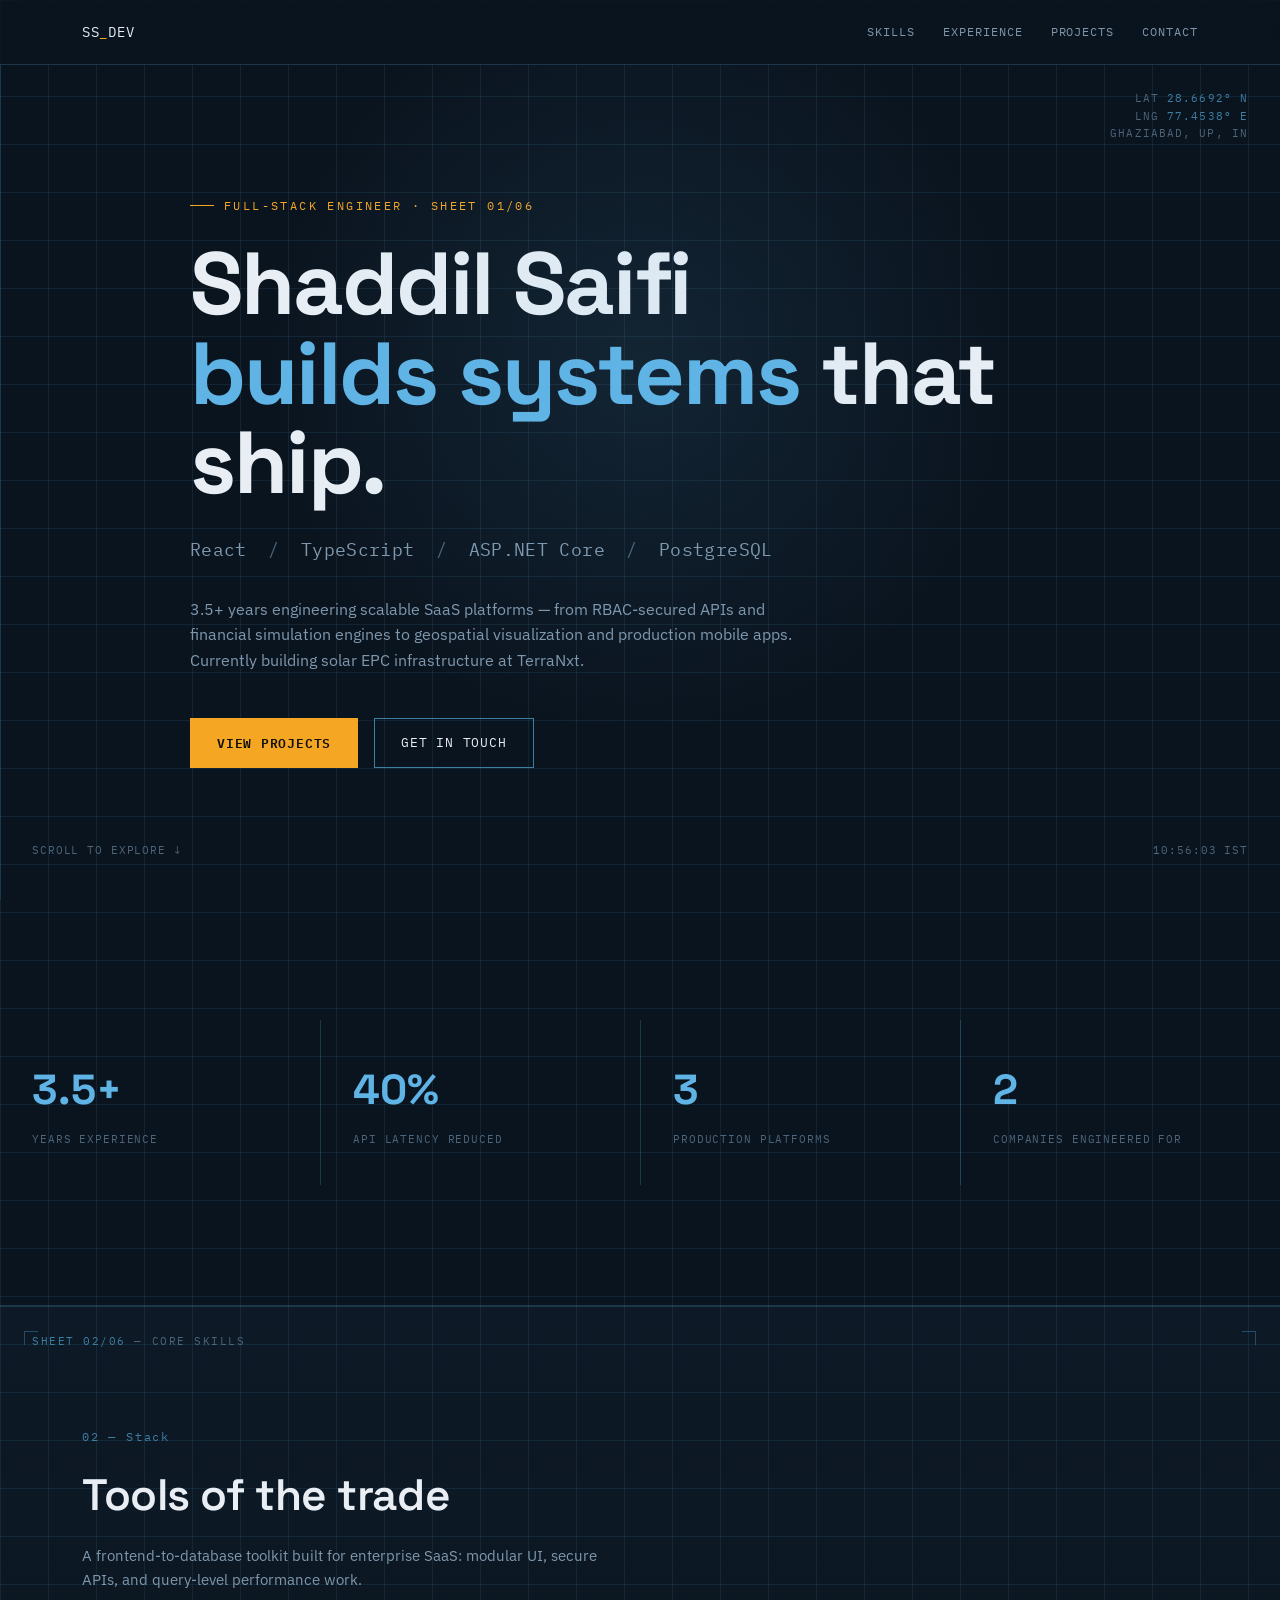
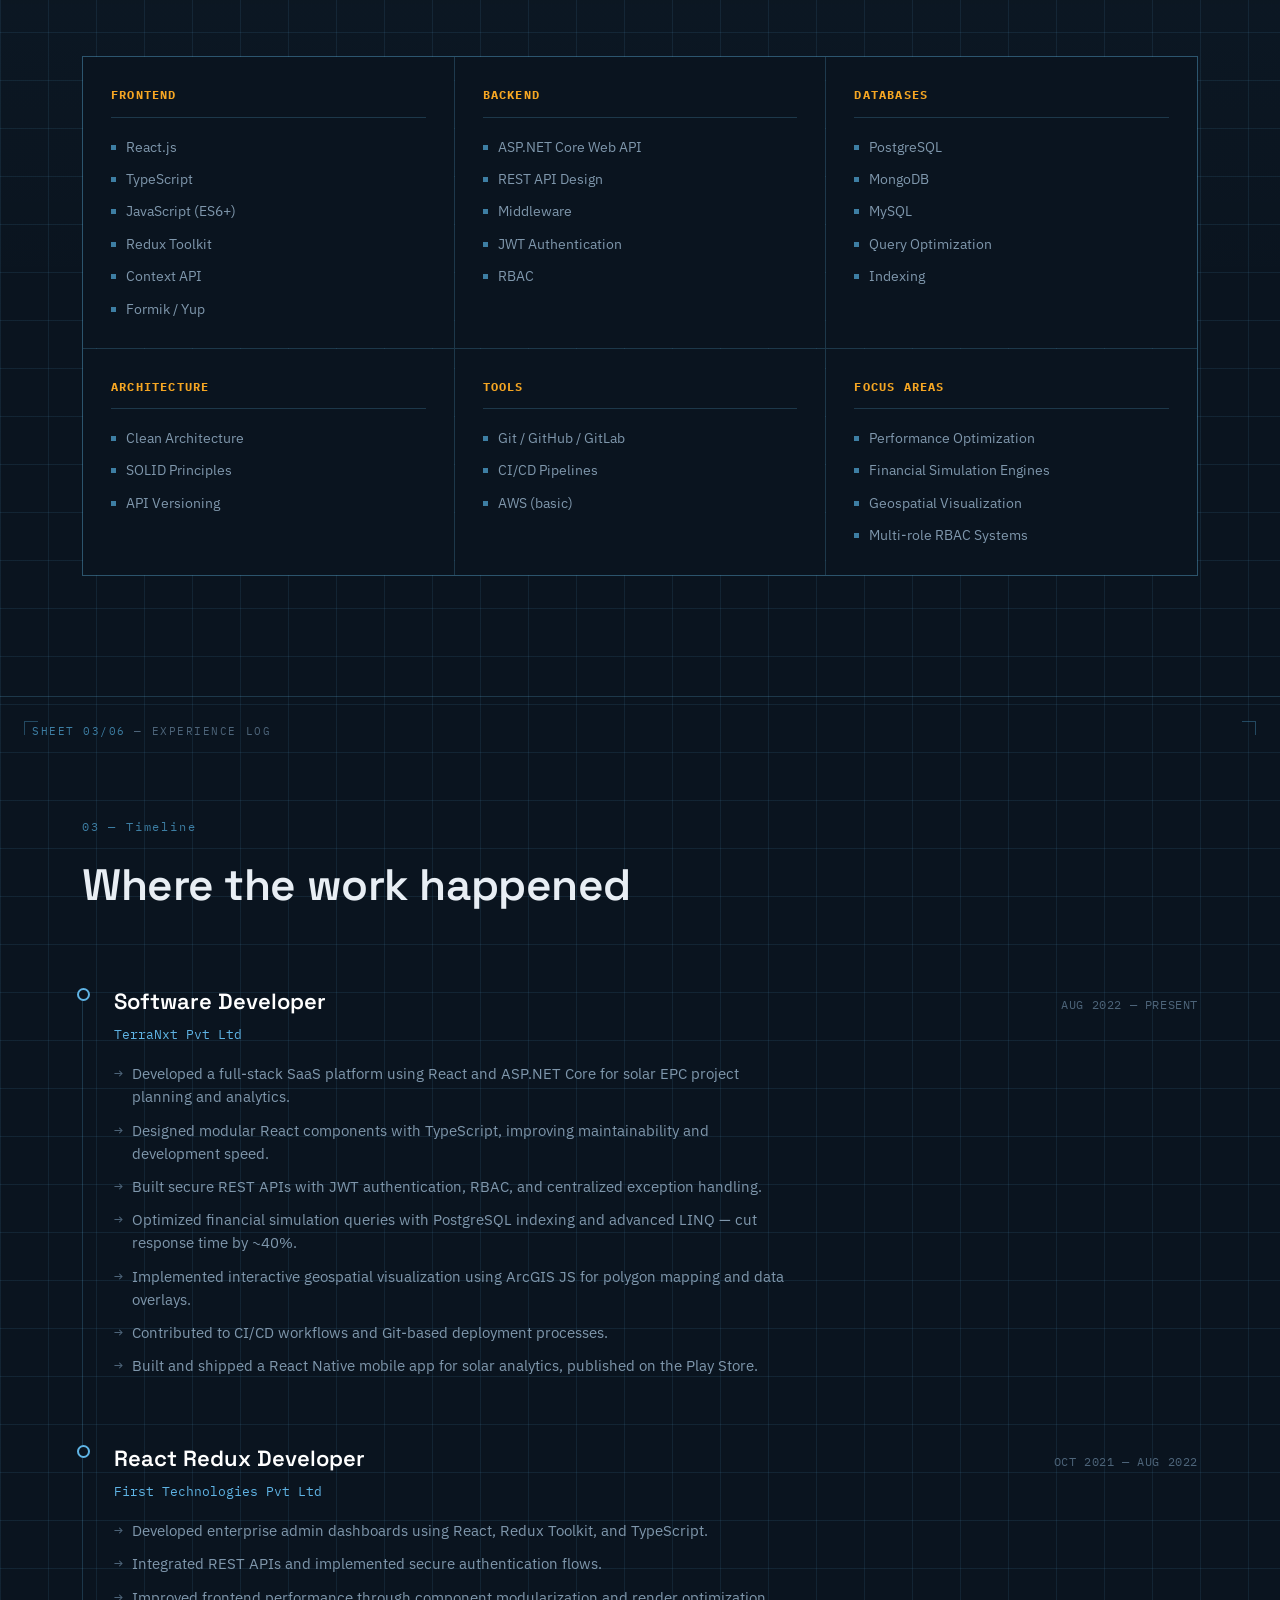
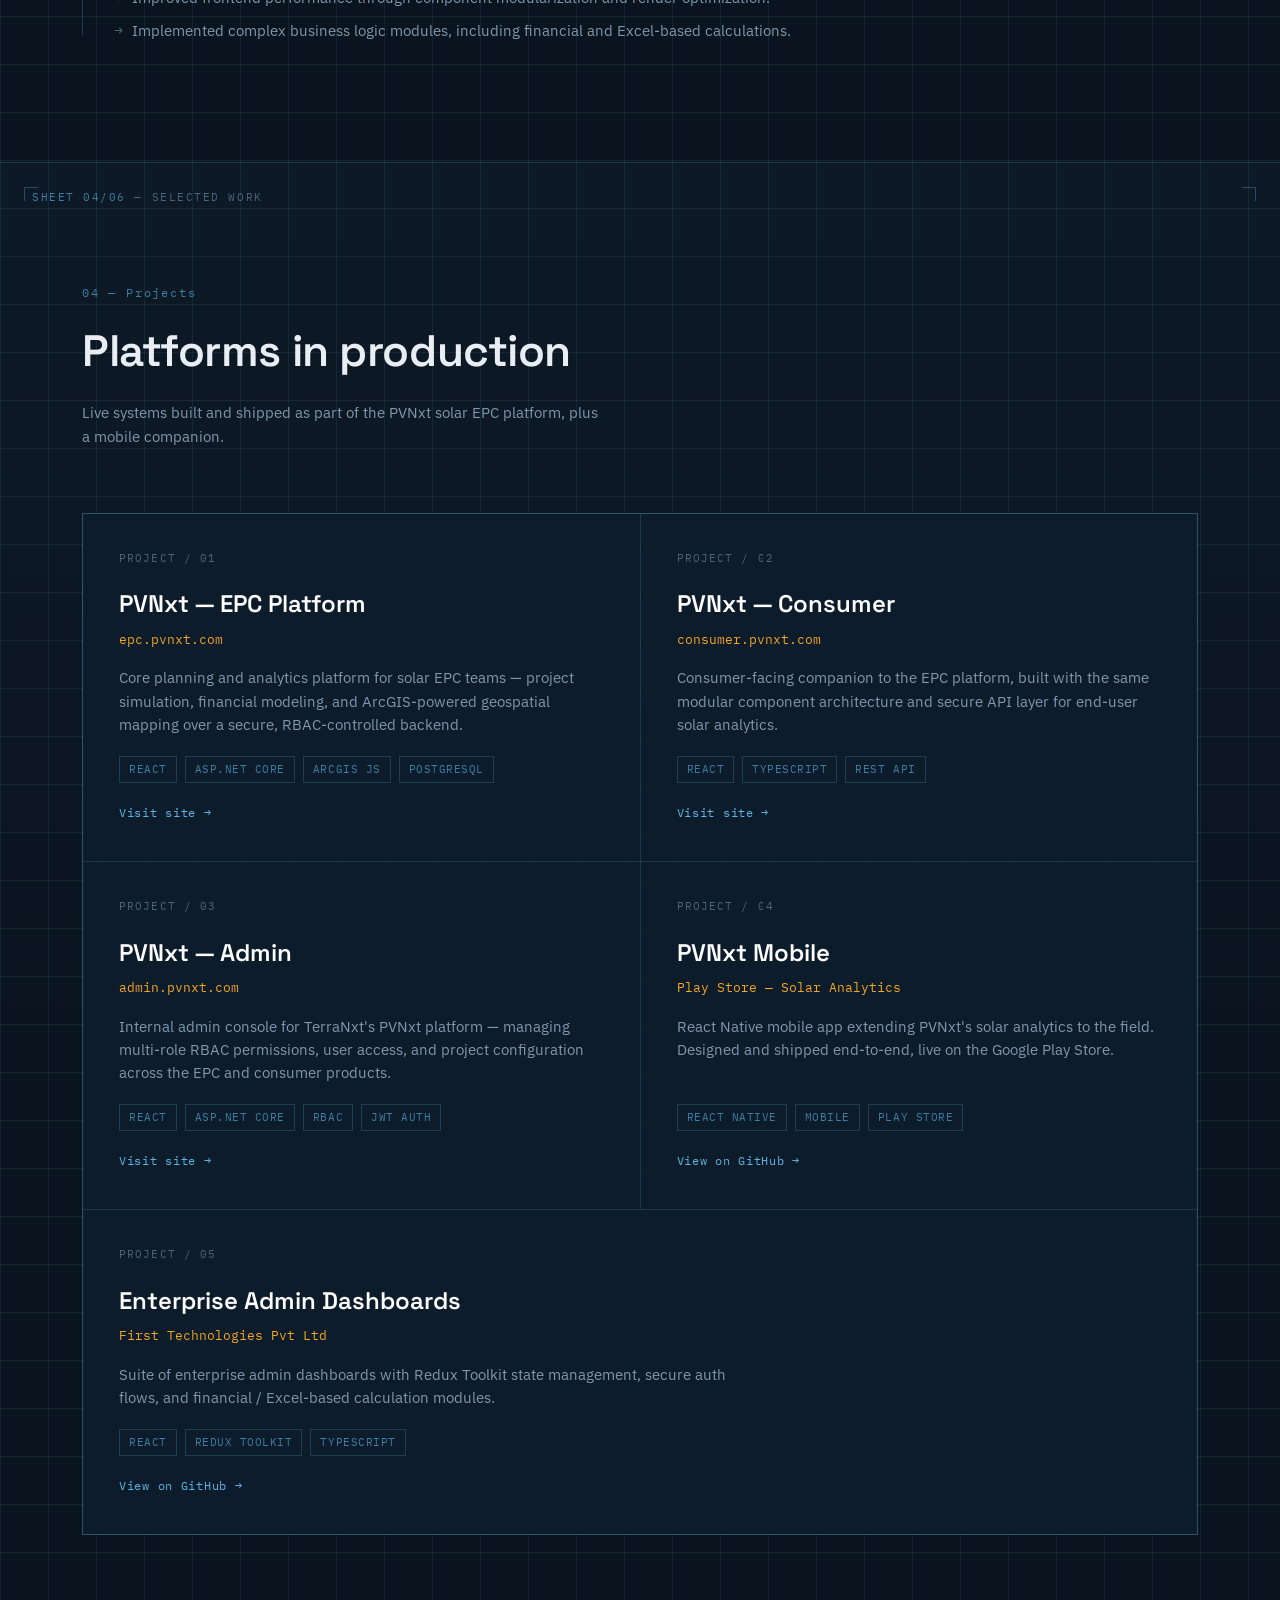
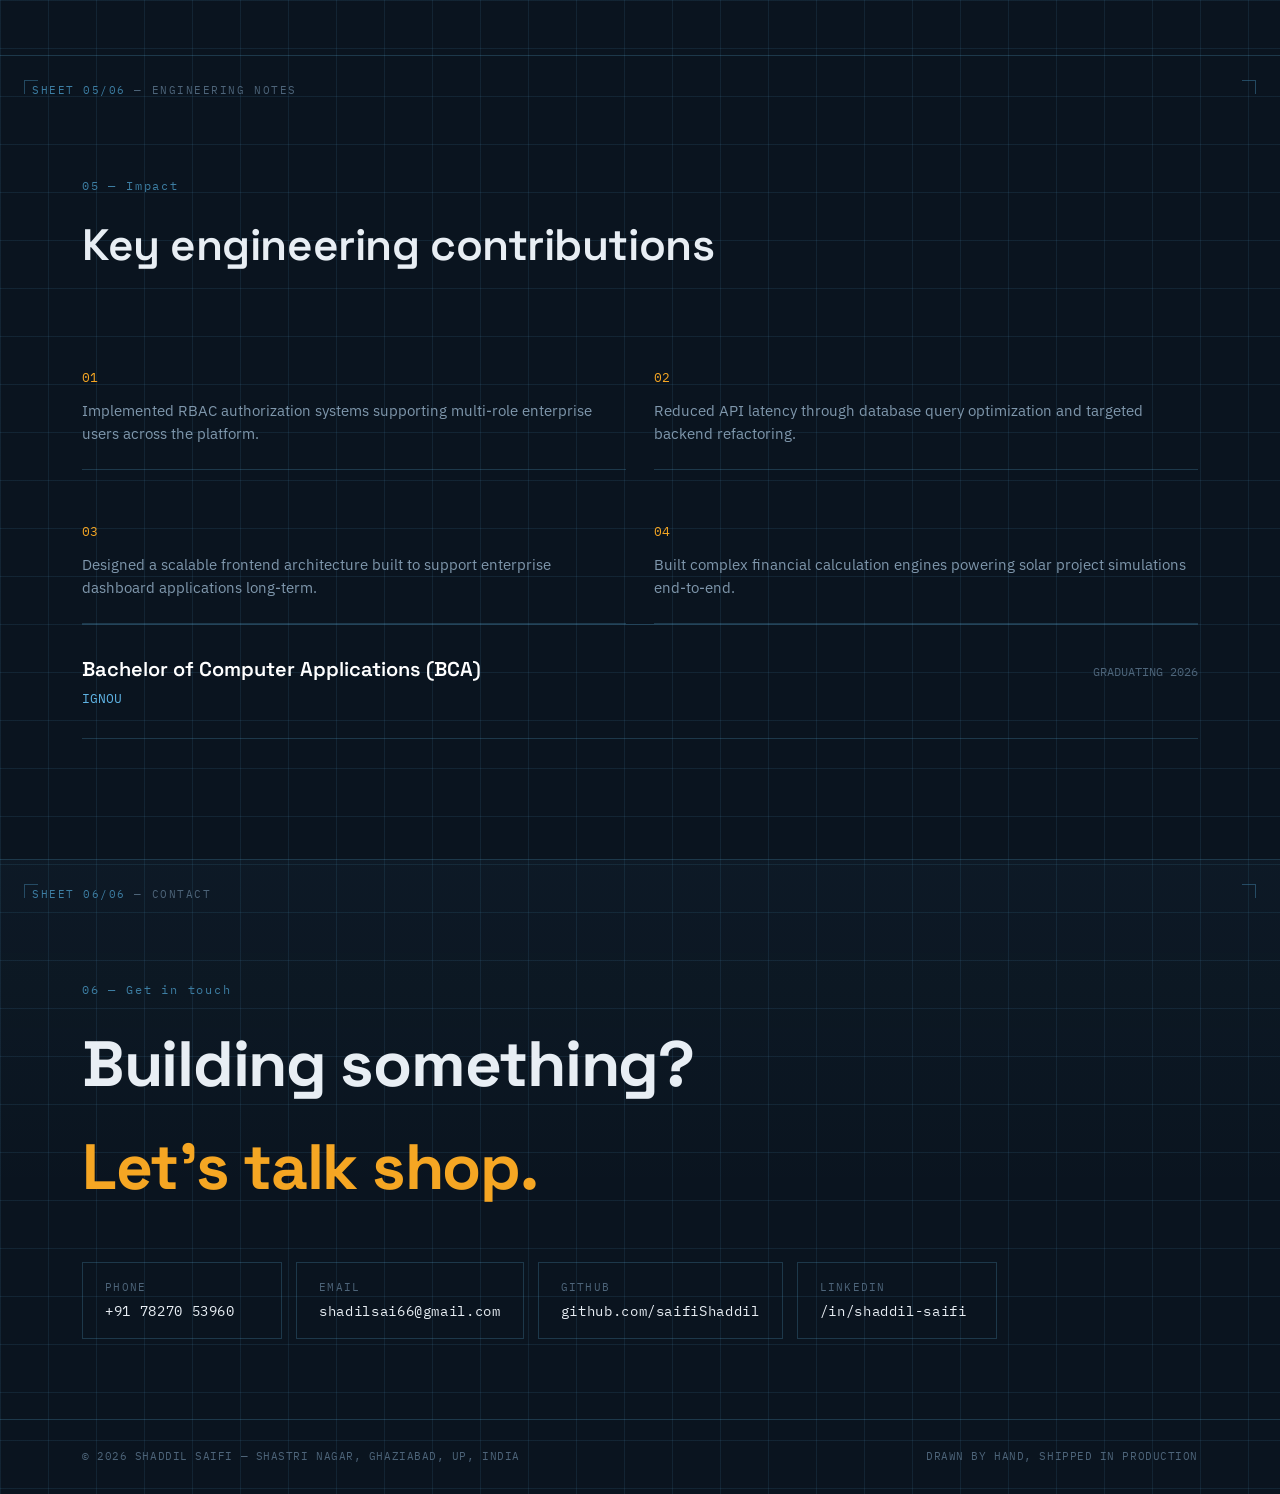
==== portfolio/index.html @ 52e38f38 "portfolio" ====
<!DOCTYPE html>
<html lang="en">
<head>
<meta charset="UTF-8">
<meta name="viewport" content="width=device-width, initial-scale=1.0">
<title>Shaddil Saifi — Full-Stack Developer</title>
<link rel="preconnect" href="https://fonts.googleapis.com">
<link rel="preconnect" href="https://fonts.gstatic.com" crossorigin>
<link href="https://fonts.googleapis.com/css2?family=Space+Grotesk:wght@400;500;600;700&family=IBM+Plex+Sans:wght@400;500;600&family=IBM+Plex+Mono:wght@400;500;600&display=swap" rel="stylesheet">
<style>
  :root{
    --bg:#0a141f;
    --bg-panel:#0d1c2b;
    --bg-panel-raised:#102336;
    --grid-line:rgba(95,180,229,0.10);
    --grid-line-strong:rgba(95,180,229,0.22);
    --cyan:#5fb4e5;
    --cyan-dim:#3d7ea3;
    --amber:#f5a623;
    --text:#e8eef4;
    --text-dim:#7f97ac;
    --text-faint:#4d6479;
    --white:#ffffff;
    --radius:2px;
    --display:'Space Grotesk',sans-serif;
    --body:'IBM Plex Sans',sans-serif;
    --mono:'IBM Plex Mono',monospace;
  }
  *{margin:0;padding:0;box-sizing:border-box;}
  html{scroll-behavior:smooth;}
  body{
    background:var(--bg);
    color:var(--text);
    font-family:var(--body);
    line-height:1.6;
    overflow-x:hidden;
    background-image:
      linear-gradient(var(--grid-line) 1px, transparent 1px),
      linear-gradient(90deg, var(--grid-line) 1px, transparent 1px);
    background-size:48px 48px;
  }
  a{color:inherit;text-decoration:none;}
  ::selection{background:var(--amber);color:var(--bg);}

  a:focus-visible, button:focus-visible{
    outline:2px solid var(--amber);
    outline-offset:3px;
  }

  .wrap{max-width:1180px;margin:0 auto;padding:0 32px;}

  /* corner registration marks */
  .sheet{position:relative;padding:120px 0;border-top:1px solid var(--grid-line-strong);}
  .sheet:first-of-type{border-top:none;}
  .corner{position:absolute;width:14px;height:14px;opacity:.5;}
  .corner::before,.corner::after{content:'';position:absolute;background:var(--cyan-dim);}
  .corner.tl{top:24px;left:24px;}
  .corner.tr{top:24px;right:24px;}
  .corner.tl::before,.corner.tr::before{width:14px;height:1px;top:0;left:0;}
  .corner.tl::after,.corner.tr::after{width:1px;height:14px;top:0;left:0;}
  .corner.tr::before{right:0;left:auto;}
  .corner.tr::after{right:0;left:auto;}

  .sheet-label{
    font-family:var(--mono);
    font-size:11px;
    letter-spacing:.14em;
    color:var(--text-faint);
    text-transform:uppercase;
    position:absolute;
    top:26px;
    left:32px;
  }
  .sheet-label span{color:var(--cyan-dim);}

  /* NAV */
  nav{
    position:fixed;top:0;left:0;right:0;z-index:100;
    background:rgba(10,20,31,0.85);
    backdrop-filter:blur(10px);
    border-bottom:1px solid var(--grid-line-strong);
  }
  nav .wrap{display:flex;align-items:center;justify-content:space-between;height:64px;}
  .brand{font-family:var(--mono);font-size:14px;letter-spacing:.05em;color:var(--text);}
  .brand em{color:var(--amber);font-style:normal;}
  .navlinks{display:flex;gap:28px;font-family:var(--mono);font-size:12px;letter-spacing:.08em;text-transform:uppercase;}
  .navlinks a{color:var(--text-dim);transition:color .2s;position:relative;padding:4px 0;}
  .navlinks a:hover{color:var(--cyan);}
  .navlinks a::after{content:'';position:absolute;bottom:0;left:0;width:0;height:1px;background:var(--amber);transition:width .25s;}
  .navlinks a:hover::after{width:100%;}
  @media(max-width:720px){.navlinks{display:none;}}

  /* HERO */
  .hero{min-height:100vh;display:flex;flex-direction:column;justify-content:center;position:relative;padding-top:64px;overflow:hidden;}
  .hero-grid-overlay{
    position:absolute;inset:0;pointer-events:none;
    background:radial-gradient(circle at var(--mx,50%) var(--my,40%), rgba(95,180,229,0.10), transparent 45%);
    transition:background .1s ease-out;
  }
  .readout{
    font-family:var(--mono);font-size:11px;color:var(--text-faint);
    letter-spacing:.1em;position:absolute;top:90px;right:32px;text-align:right;
  }
  .readout span{color:var(--cyan-dim);}
  @media(max-width:720px){.readout{display:none;}}

  .eyebrow{
    font-family:var(--mono);font-size:12px;letter-spacing:.2em;text-transform:uppercase;
    color:var(--amber);margin-bottom:24px;display:flex;align-items:center;gap:10px;
  }
  .eyebrow::before{content:'';width:24px;height:1px;background:var(--amber);}

  h1.title{
    font-family:var(--display);font-weight:700;
    font-size:clamp(40px,7vw,88px);line-height:1.02;letter-spacing:-.02em;
    max-width:900px;
  }
  h1.title .accent{color:var(--cyan);}

  .role-line{
    font-family:var(--mono);font-size:clamp(14px,2vw,18px);color:var(--text-dim);
    margin-top:28px;letter-spacing:.02em;
  }
  .role-line .sep{color:var(--text-faint);margin:0 10px;}

  .hero-summary{max-width:620px;margin-top:32px;color:var(--text-dim);font-size:16px;}

  .hero-actions{display:flex;gap:16px;margin-top:44px;flex-wrap:wrap;}
  .btn{
    font-family:var(--mono);font-size:13px;letter-spacing:.06em;text-transform:uppercase;
    padding:14px 26px;border:1px solid var(--cyan-dim);color:var(--text);
    transition:all .2s;position:relative;
  }
  .btn.primary{background:var(--amber);border-color:var(--amber);color:#12100a;font-weight:600;}
  .btn.primary:hover{background:#ffb84d;border-color:#ffb84d;}
  .btn:not(.primary):hover{border-color:var(--cyan);background:rgba(95,180,229,0.08);}

  .hero-coords{
    position:absolute;bottom:40px;left:0;right:0;
    display:flex;justify-content:space-between;
    font-family:var(--mono);font-size:11px;color:var(--text-faint);letter-spacing:.08em;
    padding:0 32px;
  }
  @media(max-width:720px){.hero-coords{display:none;}}

  /* SECTION HEADERS */
  .sec-head{margin-bottom:64px;}
  .sec-num{font-family:var(--mono);font-size:12px;color:var(--cyan-dim);letter-spacing:.15em;margin-bottom:14px;}
  h2.sec-title{font-family:var(--display);font-weight:600;font-size:clamp(28px,4vw,44px);letter-spacing:-.01em;}
  .sec-sub{color:var(--text-dim);margin-top:14px;max-width:520px;font-size:15px;}

  /* STATS STRIP */
  .stats{display:grid;grid-template-columns:repeat(4,1fr);border-top:1px solid var(--grid-line-strong);border-bottom:1px solid var(--grid-line-strong);}
  .stat{padding:36px 32px;border-left:1px solid var(--grid-line-strong);}
  .stat:first-child{border-left:none;}
  .stat .num{font-family:var(--display);font-size:clamp(28px,4vw,42px);font-weight:700;color:var(--cyan);}
  .stat .lbl{font-family:var(--mono);font-size:11px;color:var(--text-faint);letter-spacing:.08em;text-transform:uppercase;margin-top:8px;}
  @media(max-width:820px){.stats{grid-template-columns:repeat(2,1fr);}.stat:nth-child(3){border-left:none;}}
  @media(max-width:480px){.stats{grid-template-columns:1fr;}.stat{border-left:none !important;border-top:1px solid var(--grid-line-strong);}.stat:first-child{border-top:none;}}

  /* SKILLS */
  .skills-grid{display:grid;grid-template-columns:repeat(3,1fr);gap:1px;background:var(--grid-line-strong);border:1px solid var(--grid-line-strong);}
  @media(max-width:820px){.skills-grid{grid-template-columns:repeat(2,1fr);}}
  @media(max-width:520px){.skills-grid{grid-template-columns:1fr;}}
  .skill-panel{background:var(--bg);padding:28px;}
  .skill-panel h3{
    font-family:var(--mono);font-size:12px;color:var(--amber);letter-spacing:.1em;text-transform:uppercase;
    margin-bottom:18px;padding-bottom:12px;border-bottom:1px solid var(--grid-line-strong);
  }
  .skill-panel ul{list-style:none;display:flex;flex-direction:column;gap:10px;}
  .skill-panel li{font-size:14px;color:var(--text-dim);display:flex;align-items:baseline;gap:10px;}
  .skill-panel li::before{content:'';width:5px;height:5px;background:var(--cyan-dim);flex-shrink:0;transform:translateY(-2px);}

  /* TIMELINE */
  .timeline{position:relative;padding-left:32px;}
  .timeline::before{content:'';position:absolute;left:0;top:6px;bottom:6px;width:1px;background:var(--grid-line-strong);}
  .job{position:relative;padding-bottom:64px;}
  .job:last-child{padding-bottom:0;}
  .job::before{content:'';position:absolute;left:-37px;top:4px;width:9px;height:9px;background:var(--bg);border:2px solid var(--cyan);border-radius:50%;}
  .job-head{display:flex;flex-wrap:wrap;justify-content:space-between;align-items:baseline;gap:8px;margin-bottom:6px;}
  .job-title{font-family:var(--display);font-size:22px;font-weight:600;color:var(--white);}
  .job-dates{font-family:var(--mono);font-size:12px;color:var(--text-faint);letter-spacing:.05em;}
  .job-org{font-family:var(--mono);font-size:13px;color:var(--cyan);margin-bottom:16px;}
  .job ul{list-style:none;display:flex;flex-direction:column;gap:10px;max-width:680px;}
  .job li{font-size:14.5px;color:var(--text-dim);padding-left:18px;position:relative;}
  .job li::before{content:'→';position:absolute;left:0;color:var(--text-faint);font-family:var(--mono);}

  /* PROJECTS */
  .projects{display:grid;grid-template-columns:repeat(2,1fr);gap:1px;background:var(--grid-line-strong);border:1px solid var(--grid-line-strong);}
  .project:last-child:nth-child(odd){grid-column:1 / -1;}
  .project:last-child:nth-child(odd) p{max-width:640px;}
  .project{background:var(--bg-panel);padding:36px;display:flex;flex-direction:column;transition:background .25s;position:relative;}
  .project:hover{background:var(--bg-panel-raised);}
  .project .pnum{font-family:var(--mono);font-size:11px;color:var(--text-faint);letter-spacing:.1em;margin-bottom:18px;}
  .project h3{font-family:var(--display);font-size:24px;font-weight:600;color:var(--white);margin-bottom:6px;}
  .project .url{font-family:var(--mono);font-size:13px;color:var(--amber);margin-bottom:16px;word-break:break-all;}
  .project p{font-size:14.5px;color:var(--text-dim);flex-grow:1;margin-bottom:20px;}
  .tag-row{display:flex;flex-wrap:wrap;gap:8px;margin-bottom:20px;}
  .tag{font-family:var(--mono);font-size:10.5px;letter-spacing:.05em;color:var(--cyan-dim);border:1px solid var(--grid-line-strong);padding:4px 9px;text-transform:uppercase;}
  .project .visit{font-family:var(--mono);font-size:12px;letter-spacing:.06em;color:var(--cyan);display:inline-flex;align-items:center;gap:6px;width:fit-content;padding-bottom:2px;border-bottom:1px solid transparent;transition:border-color .2s;}
  .project .visit:hover{border-color:var(--cyan);}
  @media(max-width:760px){.projects{grid-template-columns:1fr;}}

  /* CONTRIBUTIONS */
  .contrib-grid{display:grid;grid-template-columns:repeat(2,1fr);gap:28px;}
  .contrib{padding:24px 0;border-bottom:1px solid var(--grid-line-strong);}
  .contrib .cmark{font-family:var(--mono);color:var(--amber);font-size:13px;margin-bottom:10px;display:block;}
  .contrib p{font-size:14.5px;color:var(--text-dim);}
  @media(max-width:700px){.contrib-grid{grid-template-columns:1fr;}}

  /* EDUCATION */
  .edu-row{display:flex;justify-content:space-between;align-items:baseline;flex-wrap:wrap;gap:12px;padding:28px 0;border-top:1px solid var(--grid-line-strong);border-bottom:1px solid var(--grid-line-strong);}
  .edu-row .edeg{font-family:var(--display);font-size:20px;font-weight:600;color:var(--white);}
  .edu-row .eorg{font-family:var(--mono);font-size:13px;color:var(--cyan);margin-top:4px;}
  .edu-row .eyear{font-family:var(--mono);font-size:12px;color:var(--text-faint);}

  /* CONTACT / FOOTER */
  .contact-sheet{padding-bottom:80px;}
  .contact-title{font-family:var(--display);font-weight:700;font-size:clamp(32px,6vw,64px);letter-spacing:-.02em;max-width:760px;}
  .contact-title .accent{color:var(--amber);}
  .contact-links{display:flex;flex-wrap:wrap;gap:14px;margin-top:44px;}
  .clink{
    font-family:var(--mono);font-size:13px;letter-spacing:.05em;
    border:1px solid var(--grid-line-strong);padding:16px 22px;display:flex;flex-direction:column;gap:4px;min-width:200px;
    transition:border-color .2s,background .2s;
  }
  .clink:hover{border-color:var(--cyan);background:rgba(95,180,229,0.06);}
  .clink .k{color:var(--text-faint);font-size:10.5px;text-transform:uppercase;letter-spacing:.12em;}
  .clink .v{color:var(--text);font-size:14px;}

  footer{border-top:1px solid var(--grid-line-strong);padding:28px 0;}
  footer .wrap{display:flex;justify-content:space-between;flex-wrap:wrap;gap:10px;font-family:var(--mono);font-size:11px;color:var(--text-faint);letter-spacing:.05em;}

  /* reveal on scroll */
  .reveal{opacity:0;transform:translateY(24px);transition:opacity .7s ease,transform .7s ease;}
  .reveal.in{opacity:1;transform:translateY(0);}

  @media (prefers-reduced-motion: reduce){
    .reveal{opacity:1;transform:none;transition:none;}
    html{scroll-behavior:auto;}
    .hero-grid-overlay{transition:none;}
    .timeline::before{transition:none;}
  }

  /* alternating section depth */
  .sheet:nth-of-type(even){background:linear-gradient(180deg, rgba(95,180,229,0.035), transparent 60%);}

  /* SCROLL RAIL — lives in the side gutter outside the content column,
     only shown once that gutter is wide enough to not collide with text */
  .rail{
    position:fixed;top:50%;transform:translateY(-50%);z-index:90;
    display:none;align-items:center;gap:14px;
  }
  @media(min-width:1320px){
    .rail{
      display:flex;
      left:calc((100vw - 1180px) / 2 - 64px);
    }
  }
  .rail-line{position:relative;width:1px;height:220px;background:var(--grid-line-strong);}
  .rail-fill{position:absolute;top:0;left:0;width:100%;height:0%;background:var(--cyan);transition:height .1s linear;}
  .rail-ticks{position:absolute;left:0;top:0;height:100%;width:1px;display:flex;flex-direction:column;justify-content:space-between;}
  .tick{
    position:relative;left:-9px;background:none;border:none;cursor:pointer;
    font-family:var(--mono);font-size:10px;color:var(--text-faint);letter-spacing:.05em;
    padding:6px;transition:color .25s;
  }
  .tick::before{content:'';position:absolute;left:9px;top:50%;width:6px;height:1px;background:var(--text-faint);transform:translateY(-50%);transition:background .25s,width .25s;}
  .tick.active{color:var(--amber);}
  .tick.active::before{background:var(--amber);width:12px;}
  .tick:hover{color:var(--cyan);}

  /* CURSOR CROSSHAIR */
  .cx-v,.cx-h{position:fixed;pointer-events:none;background:rgba(95,180,229,0.14);z-index:80;}
  .cx-v{top:0;bottom:0;width:1px;}
  .cx-h{left:0;right:0;height:1px;}
  .cx-tag{
    position:fixed;pointer-events:none;z-index:81;font-family:var(--mono);font-size:10px;
    color:var(--cyan-dim);background:var(--bg);border:1px solid var(--grid-line-strong);
    padding:2px 6px;transform:translate(10px,10px);white-space:nowrap;
  }
  @media(max-width:900px){.cx-v,.cx-h,.cx-tag{display:none;}}

  /* nav active state */
  .navlinks a.active{color:var(--cyan);}
  .navlinks a.active::after{width:100%;background:var(--cyan);}

  /* skill panel hover polish */
  .skill-panel{transition:background .25s;}
  .skill-panel:hover{background:var(--bg-panel-raised);box-shadow:inset 0 0 0 1px var(--cyan-dim);}
  .skill-panel:hover h3{color:var(--cyan);}
  .skill-panel h3{transition:color .25s;}

  /* project card hover polish */
  .project{overflow:hidden;transition:background .25s,transform .25s;}
  .project::before{content:'';position:absolute;top:0;left:0;width:0;height:2px;background:linear-gradient(90deg,var(--cyan),var(--amber));transition:width .4s ease;}
  .project:hover::before{width:100%;}
  .project:hover{transform:translateY(-3px);}

  /* timeline draw-in */
  .timeline::before{height:0 !important;transition:height 1.3s cubic-bezier(.16,1,.3,1);}
  .timeline.in::before{height:calc(100% - 12px) !important;}
  .job{opacity:0;transform:translateX(-12px);transition:opacity .6s ease,transform .6s ease;}
  .timeline.in .job{opacity:1;transform:translateX(0);}
  .timeline.in .job:nth-child(1){transition-delay:.15s;}
  .timeline.in .job:nth-child(2){transition-delay:.5s;}

  /* stat number pop */
  .stat .num{transition:color .3s;}
  .stat:hover .num{color:var(--amber);}

  /* PAGE-LOAD INTRO */
  .intro-overlay{
    position:fixed;inset:0;z-index:999;background:var(--bg);
    display:flex;align-items:center;justify-content:center;
    transition:opacity .7s ease, visibility .7s ease;
  }
  .intro-overlay.hide{opacity:0;visibility:hidden;pointer-events:none;}
  .intro-grid{position:absolute;inset:0;width:100%;height:100%;}
  .intro-grid line{stroke:var(--grid-line-strong);stroke-width:1;}
  .intro-corner{position:absolute;width:22px;height:22px;opacity:0;transition:opacity .4s ease .5s;}
  .intro-overlay.drawn .intro-corner{opacity:.6;}
  .intro-corner::before,.intro-corner::after{content:'';position:absolute;background:var(--cyan);}
  .intro-corner::before{width:22px;height:1px;top:0;left:0;}
  .intro-corner::after{width:1px;height:22px;top:0;left:0;}
  .intro-corner.tl{top:5%;left:5%;}
  .intro-corner.tr{top:5%;right:5%;}
  .intro-corner.tr::before{left:auto;right:0;}
  .intro-corner.tr::after{left:auto;right:0;}
  .intro-corner.bl{bottom:5%;left:5%;}
  .intro-corner.bl::before{top:auto;bottom:0;}
  .intro-corner.bl::after{top:auto;bottom:0;}
  .intro-corner.br{bottom:5%;right:5%;}
  .intro-corner.br::before{top:auto;bottom:0;left:auto;right:0;}
  .intro-corner.br::after{top:auto;bottom:0;left:auto;right:0;}
  .intro-label{
    position:relative;font-family:var(--mono);font-size:11px;letter-spacing:.22em;
    color:var(--text-faint);text-transform:uppercase;opacity:0;transition:opacity .5s ease .5s;
    display:flex;align-items:center;gap:10px;
  }
  .intro-overlay.drawn .intro-label{opacity:1;}
  .intro-label .dot{width:5px;height:5px;background:var(--amber);border-radius:50%;}

  /* hero staggered reveal (JS toggles .loaded on .hero) */
  .hero .eyebrow,.hero .title,.hero .role-line,.hero .hero-summary,.hero .hero-actions{
    opacity:0;transform:translateY(18px);transition:opacity .7s ease,transform .7s ease;
  }
  .hero.loaded .eyebrow{opacity:1;transform:none;transition-delay:.05s;}
  .hero.loaded .title{opacity:1;transform:none;transition-delay:.16s;}
  .hero.loaded .role-line{opacity:1;transform:none;transition-delay:.32s;}
  .hero.loaded .hero-summary{opacity:1;transform:none;transition-delay:.44s;}
  .hero.loaded .hero-actions{opacity:1;transform:none;transition-delay:.56s;}

  @media (prefers-reduced-motion: reduce){
    .intro-overlay{display:none;}
    .hero .eyebrow,.hero .title,.hero .role-line,.hero .hero-summary,.hero .hero-actions{opacity:1;transform:none;}
  }
</style>
</head>
<body>

<div class="intro-overlay" id="introOverlay" aria-hidden="true">
  <svg class="intro-grid" id="introGrid" preserveAspectRatio="none"></svg>
  <div class="intro-corner tl"></div>
  <div class="intro-corner tr"></div>
  <div class="intro-corner bl"></div>
  <div class="intro-corner br"></div>
  <div class="intro-label"><span class="dot"></span>Rendering viewport</div>
</div>

<nav>
  <div class="wrap">
    <a href="#top" class="brand">SS<em>_</em>DEV</a>
    <div class="navlinks">
      <a href="#skills">Skills</a>
      <a href="#experience">Experience</a>
      <a href="#projects">Projects</a>
      <a href="#contact">Contact</a>
    </div>
  </div>
</nav>

<div class="rail" aria-hidden="true">
  <div class="rail-line"><div class="rail-fill" id="railFill"></div>
    <div class="rail-ticks">
      <button class="tick active" data-target="#top">00</button>
      <button class="tick" data-target="#skills">02</button>
      <button class="tick" data-target="#experience">03</button>
      <button class="tick" data-target="#projects">04</button>
      <button class="tick" data-target="#contributions">05</button>
      <button class="tick" data-target="#contact">06</button>
    </div>
  </div>
</div>

<div class="cx-v" id="cxV"></div>
<div class="cx-h" id="cxH"></div>
<div class="cx-tag" id="cxTag"></div>

<header class="hero" id="top">
  <div class="hero-grid-overlay" id="heroGlow"></div>
  <div class="readout" id="readout">LAT <span>28.6692° N</span><br>LNG <span>77.4538° E</span><br>GHAZIABAD, UP, IN</div>
  <div class="wrap">
    <p class="eyebrow">Full-Stack Engineer · Sheet 01/06</p>
    <h1 class="title">Shaddil Saifi<br><span class="accent">builds systems</span> that ship.</h1>
    <p class="role-line">React <span class="sep">/</span> TypeScript <span class="sep">/</span> ASP.NET Core <span class="sep">/</span> PostgreSQL</p>
    <p class="hero-summary">3.5+ years engineering scalable SaaS platforms — from RBAC-secured APIs and financial simulation engines to geospatial visualization and production mobile apps. Currently building solar EPC infrastructure at TerraNxt.</p>
    <div class="hero-actions">
      <a class="btn primary" href="#projects">View Projects</a>
      <a class="btn" href="#contact">Get In Touch</a>
    </div>
  </div>
  <div class="hero-coords">
    <span>SCROLL TO EXPLORE ↓</span>
    <span id="clock">--:--:-- IST</span>
  </div>
</header>

<section class="sheet stats reveal">
  <div class="stat">
    <div class="num" data-count="3.5" data-suffix="+">0</div>
    <div class="lbl">Years Experience</div>
  </div>
  <div class="stat">
    <div class="num" data-count="40" data-suffix="%">0</div>
    <div class="lbl">API Latency Reduced</div>
  </div>
  <div class="stat">
    <div class="num" data-count="3" data-suffix="">0</div>
    <div class="lbl">Production Platforms</div>
  </div>
  <div class="stat">
    <div class="num" data-count="2" data-suffix="">0</div>
    <div class="lbl">Companies Engineered For</div>
  </div>
</section>

<section class="sheet" id="skills">
  <div class="corner tl"></div><div class="corner tr"></div>
  <span class="sheet-label"><span>SHEET 02/06</span> — CORE SKILLS</span>
  <div class="wrap">
    <div class="sec-head reveal">
      <div class="sec-num">02 — Stack</div>
      <h2 class="sec-title">Tools of the trade</h2>
      <p class="sec-sub">A frontend-to-database toolkit built for enterprise SaaS: modular UI, secure APIs, and query-level performance work.</p>
    </div>
    <div class="skills-grid reveal">
      <div class="skill-panel">
        <h3>Frontend</h3>
        <ul>
          <li>React.js</li>
          <li>TypeScript</li>
          <li>JavaScript (ES6+)</li>
          <li>Redux Toolkit</li>
          <li>Context API</li>
          <li>Formik / Yup</li>
        </ul>
      </div>
      <div class="skill-panel">
        <h3>Backend</h3>
        <ul>
          <li>ASP.NET Core Web API</li>
          <li>REST API Design</li>
          <li>Middleware</li>
          <li>JWT Authentication</li>
          <li>RBAC</li>
        </ul>
      </div>
      <div class="skill-panel">
        <h3>Databases</h3>
        <ul>
          <li>PostgreSQL</li>
          <li>MongoDB</li>
          <li>MySQL</li>
          <li>Query Optimization</li>
          <li>Indexing</li>
        </ul>
      </div>
      <div class="skill-panel">
        <h3>Architecture</h3>
        <ul>
          <li>Clean Architecture</li>
          <li>SOLID Principles</li>
          <li>API Versioning</li>
        </ul>
      </div>
      <div class="skill-panel">
        <h3>Tools</h3>
        <ul>
          <li>Git / GitHub / GitLab</li>
          <li>CI/CD Pipelines</li>
          <li>AWS (basic)</li>
        </ul>
      </div>
      <div class="skill-panel">
        <h3>Focus Areas</h3>
        <ul>
          <li>Performance Optimization</li>
          <li>Financial Simulation Engines</li>
          <li>Geospatial Visualization</li>
          <li>Multi-role RBAC Systems</li>
        </ul>
      </div>
    </div>
  </div>
</section>

<section class="sheet" id="experience">
  <div class="corner tl"></div><div class="corner tr"></div>
  <span class="sheet-label"><span>SHEET 03/06</span> — EXPERIENCE LOG</span>
  <div class="wrap">
    <div class="sec-head reveal">
      <div class="sec-num">03 — Timeline</div>
      <h2 class="sec-title">Where the work happened</h2>
    </div>
    <div class="timeline reveal">
      <div class="job">
        <div class="job-head">
          <span class="job-title">Software Developer</span>
          <span class="job-dates">AUG 2022 — PRESENT</span>
        </div>
        <div class="job-org">TerraNxt Pvt Ltd</div>
        <ul>
          <li>Developed a full-stack SaaS platform using React and ASP.NET Core for solar EPC project planning and analytics.</li>
          <li>Designed modular React components with TypeScript, improving maintainability and development speed.</li>
          <li>Built secure REST APIs with JWT authentication, RBAC, and centralized exception handling.</li>
          <li>Optimized financial simulation queries with PostgreSQL indexing and advanced LINQ — cut response time by ~40%.</li>
          <li>Implemented interactive geospatial visualization using ArcGIS JS for polygon mapping and data overlays.</li>
          <li>Contributed to CI/CD workflows and Git-based deployment processes.</li>
          <li>Built and shipped a React Native mobile app for solar analytics, published on the Play Store.</li>
        </ul>
      </div>
      <div class="job">
        <div class="job-head">
          <span class="job-title">React Redux Developer</span>
          <span class="job-dates">OCT 2021 — AUG 2022</span>
        </div>
        <div class="job-org">First Technologies Pvt Ltd</div>
        <ul>
          <li>Developed enterprise admin dashboards using React, Redux Toolkit, and TypeScript.</li>
          <li>Integrated REST APIs and implemented secure authentication flows.</li>
          <li>Improved frontend performance through component modularization and render optimization.</li>
          <li>Implemented complex business logic modules, including financial and Excel-based calculations.</li>
        </ul>
      </div>
    </div>
  </div>
</section>

<section class="sheet" id="projects">
  <div class="corner tl"></div><div class="corner tr"></div>
  <span class="sheet-label"><span>SHEET 04/06</span> — SELECTED WORK</span>
  <div class="wrap">
    <div class="sec-head reveal">
      <div class="sec-num">04 — Projects</div>
      <h2 class="sec-title">Platforms in production</h2>
      <p class="sec-sub">Live systems built and shipped as part of the PVNxt solar EPC platform, plus a mobile companion.</p>
    </div>
    <div class="projects reveal">
      <div class="project">
        <div class="pnum">PROJECT / 01</div>
        <h3>PVNxt — EPC Platform</h3>
        <div class="url">epc.pvnxt.com</div>
        <p>Core planning and analytics platform for solar EPC teams — project simulation, financial modeling, and ArcGIS-powered geospatial mapping over a secure, RBAC-controlled backend.</p>
        <div class="tag-row">
          <span class="tag">React</span><span class="tag">ASP.NET Core</span><span class="tag">ArcGIS JS</span><span class="tag">PostgreSQL</span>
        </div>
        <a class="visit" href="https://epc.pvnxt.com" target="_blank" rel="noopener">Visit site →</a>
      </div>
      <div class="project">
        <div class="pnum">PROJECT / 02</div>
        <h3>PVNxt — Consumer</h3>
        <div class="url">consumer.pvnxt.com</div>
        <p>Consumer-facing companion to the EPC platform, built with the same modular component architecture and secure API layer for end-user solar analytics.</p>
        <div class="tag-row">
          <span class="tag">React</span><span class="tag">TypeScript</span><span class="tag">REST API</span>
        </div>
        <a class="visit" href="https://consumer.pvnxt.com" target="_blank" rel="noopener">Visit site →</a>
      </div>
      <div class="project">
        <div class="pnum">PROJECT / 03</div>
        <h3>PVNxt — Admin</h3>
        <div class="url">admin.pvnxt.com</div>
        <p>Internal admin console for TerraNxt's PVNxt platform — managing multi-role RBAC permissions, user access, and project configuration across the EPC and consumer products.</p>
        <div class="tag-row">
          <span class="tag">React</span><span class="tag">ASP.NET Core</span><span class="tag">RBAC</span><span class="tag">JWT Auth</span>
        </div>
        <a class="visit" href="https://admin.pvnxt.com" target="_blank" rel="noopener">Visit site →</a>
      </div>
      <div class="project">
        <div class="pnum">PROJECT / 04</div>
        <h3>PVNxt Mobile</h3>
        <div class="url">Play Store — Solar Analytics</div>
        <p>React Native mobile app extending PVNxt's solar analytics to the field. Designed and shipped end-to-end, live on the Google Play Store.</p>
        <div class="tag-row">
          <span class="tag">React Native</span><span class="tag">Mobile</span><span class="tag">Play Store</span>
        </div>
        <a class="visit" href="https://github.com/saifiShaddil" target="_blank" rel="noopener">View on GitHub →</a>
      </div>
      <div class="project">
        <div class="pnum">PROJECT / 05</div>
        <h3>Enterprise Admin Dashboards</h3>
        <div class="url">First Technologies Pvt Ltd</div>
        <p>Suite of enterprise admin dashboards with Redux Toolkit state management, secure auth flows, and financial / Excel-based calculation modules.</p>
        <div class="tag-row">
          <span class="tag">React</span><span class="tag">Redux Toolkit</span><span class="tag">TypeScript</span>
        </div>
        <a class="visit" href="https://github.com/saifiShaddil" target="_blank" rel="noopener">View on GitHub →</a>
      </div>
    </div>
  </div>
</section>

<section class="sheet" id="contributions">
  <div class="corner tl"></div><div class="corner tr"></div>
  <span class="sheet-label"><span>SHEET 05/06</span> — ENGINEERING NOTES</span>
  <div class="wrap">
    <div class="sec-head reveal">
      <div class="sec-num">05 — Impact</div>
      <h2 class="sec-title">Key engineering contributions</h2>
    </div>
    <div class="contrib-grid reveal">
      <div class="contrib">
        <span class="cmark">01</span>
        <p>Implemented RBAC authorization systems supporting multi-role enterprise users across the platform.</p>
      </div>
      <div class="contrib">
        <span class="cmark">02</span>
        <p>Reduced API latency through database query optimization and targeted backend refactoring.</p>
      </div>
      <div class="contrib">
        <span class="cmark">03</span>
        <p>Designed a scalable frontend architecture built to support enterprise dashboard applications long-term.</p>
      </div>
      <div class="contrib">
        <span class="cmark">04</span>
        <p>Built complex financial calculation engines powering solar project simulations end-to-end.</p>
      </div>
    </div>
    <div class="edu-row reveal">
      <div>
        <div class="edeg">Bachelor of Computer Applications (BCA)</div>
        <div class="eorg">IGNOU</div>
      </div>
      <div class="eyear">GRADUATING 2026</div>
    </div>
  </div>
</section>

<section class="sheet contact-sheet" id="contact">
  <div class="corner tl"></div><div class="corner tr"></div>
  <span class="sheet-label"><span>SHEET 06/06</span> — CONTACT</span>
  <div class="wrap">
    <div class="reveal">
      <div class="sec-num">06 — Get in touch</div>
      <h2 class="contact-title">Building something?<br><span class="accent">Let's talk shop.</span></h2>
    </div>
    <div class="contact-links reveal">
      <a class="clink" href="tel:+917827053960"><span class="k">Phone</span><span class="v">+91 78270 53960</span></a>
      <a class="clink" href="mailto:shadilsai66@gmail.com"><span class="k">Email</span><span class="v">shadilsai66@gmail.com</span></a>
      <a class="clink" href="https://github.com/saifiShaddil" target="_blank" rel="noopener"><span class="k">GitHub</span><span class="v">github.com/saifiShaddil</span></a>
      <a class="clink" href="https://linkedin.com/in/shaddil-saifi-4310b810b" target="_blank" rel="noopener"><span class="k">LinkedIn</span><span class="v">/in/shaddil-saifi</span></a>
    </div>
  </div>
</section>

<footer>
  <div class="wrap">
    <span>© 2026 SHADDIL SAIFI — SHASTRI NAGAR, GHAZIABAD, UP, INDIA</span>
    <span>DRAWN BY HAND, SHIPPED IN PRODUCTION</span>
  </div>
</footer>

<script>
  const reduceMotion = window.matchMedia('(prefers-reduced-motion: reduce)').matches;

  // ---- PAGE-LOAD INTRO: grid assembles, then hero content reveals ----
  const introOverlay = document.getElementById('introOverlay');
  const heroEl = document.querySelector('.hero');

  function finishIntro(){
    introOverlay?.classList.add('hide');
    heroEl.classList.add('loaded');
    setTimeout(() => introOverlay?.remove(), 750);
  }

  if (reduceMotion || !introOverlay) {
    introOverlay?.remove();
    heroEl.classList.add('loaded');
  } else {
    const svg = document.getElementById('introGrid');
    const w = window.innerWidth, h = window.innerHeight;
    svg.setAttribute('viewBox', `0 0 ${w} ${h}`);
    const cols = 10, rows = 7;
    const frag = document.createDocumentFragment();

    for (let i = 0; i <= cols; i++) {
      const x = (w / cols) * i;
      const line = document.createElementNS('http://www.w3.org/2000/svg', 'line');
      line.setAttribute('x1', x); line.setAttribute('y1', 0);
      line.setAttribute('x2', x); line.setAttribute('y2', h);
      line.style.strokeDasharray = h;
      line.style.strokeDashoffset = h;
      line.style.transition = `stroke-dashoffset .8s cubic-bezier(.65,0,.35,1) ${Math.abs(i - cols/2) * 0.045}s`;
      frag.appendChild(line);
    }
    for (let j = 0; j <= rows; j++) {
      const y = (h / rows) * j;
      const line = document.createElementNS('http://www.w3.org/2000/svg', 'line');
      line.setAttribute('x1', 0); line.setAttribute('y1', y);
      line.setAttribute('x2', w); line.setAttribute('y2', y);
      line.style.strokeDasharray = w;
      line.style.strokeDashoffset = w;
      line.style.transition = `stroke-dashoffset .8s cubic-bezier(.65,0,.35,1) ${Math.abs(j - rows/2) * 0.06}s`;
      frag.appendChild(line);
    }
    svg.appendChild(frag);

    requestAnimationFrame(() => requestAnimationFrame(() => {
      svg.querySelectorAll('line').forEach(l => { l.style.strokeDashoffset = 0; });
      introOverlay.classList.add('drawn');
    }));

    // hold briefly once assembled, then reveal hero content
    setTimeout(finishIntro, 1050);
  }
  // safety fallback in case load is delayed
  setTimeout(() => { if (!heroEl.classList.contains('loaded')) finishIntro(); }, 2600);

  // hero mouse-tracked glow
  const glow = document.getElementById('heroGlow');
  if (!reduceMotion) {
    heroEl.addEventListener('mousemove', (e) => {
      const rect = heroEl.getBoundingClientRect();
      const mx = ((e.clientX - rect.left) / rect.width) * 100;
      const my = ((e.clientY - rect.top) / rect.height) * 100;
      glow.style.setProperty('--mx', mx + '%');
      glow.style.setProperty('--my', my + '%');
    });
  }

  // IST clock
  function updateClock(){
    const el = document.getElementById('clock');
    if(!el) return;
    const now = new Date();
    const ist = new Date(now.toLocaleString('en-US', { timeZone: 'Asia/Kolkata' }));
    const hh = String(ist.getHours()).padStart(2,'0');
    const mm = String(ist.getMinutes()).padStart(2,'0');
    const ss = String(ist.getSeconds()).padStart(2,'0');
    el.textContent = `${hh}:${mm}:${ss} IST`;
  }
  updateClock();
  setInterval(updateClock, 1000);

  // scroll reveal
  const revealEls = document.querySelectorAll('.reveal');
  const io = new IntersectionObserver((entries) => {
    entries.forEach(entry => {
      if (entry.isIntersecting) {
        entry.target.classList.add('in');
        io.unobserve(entry.target);
      }
    });
  }, { threshold: 0.15 });
  revealEls.forEach(el => io.observe(el));

  // cursor crosshair
  if (!reduceMotion) {
    const cxV = document.getElementById('cxV');
    const cxH = document.getElementById('cxH');
    const cxTag = document.getElementById('cxTag');
    window.addEventListener('mousemove', (e) => {
      cxV.style.left = e.clientX + 'px';
      cxH.style.top = e.clientY + 'px';
      cxTag.style.left = e.clientX + 'px';
      cxTag.style.top = e.clientY + 'px';
      cxTag.textContent = `X ${e.clientX} · Y ${e.clientY}`;
    });
  }

  // rail scroll progress + active tick
  const railFill = document.getElementById('railFill');
  const ticks = document.querySelectorAll('.tick');
  const navA = document.querySelectorAll('.navlinks a');
  const railTargets = Array.from(ticks).map(t => document.querySelector(t.dataset.target)).filter(Boolean);

  function updateRail(){
    const scrollTop = window.scrollY;
    const docHeight = document.body.scrollHeight - window.innerHeight;
    const pct = docHeight > 0 ? Math.min(100, (scrollTop / docHeight) * 100) : 0;
    railFill.style.height = pct + '%';

    let activeIdx = 0;
    railTargets.forEach((sec, i) => {
      if (sec.getBoundingClientRect().top - window.innerHeight/2 < 0) activeIdx = i;
    });
    ticks.forEach((t,i) => t.classList.toggle('active', i === activeIdx));
    navA.forEach(a => {
      const match = a.getAttribute('href') === ticks[activeIdx]?.dataset.target;
      a.classList.toggle('active', !!match);
    });
  }
  window.addEventListener('scroll', updateRail, { passive:true });
  updateRail();

  ticks.forEach(t => t.addEventListener('click', () => {
    document.querySelector(t.dataset.target)?.scrollIntoView({ behavior: reduceMotion ? 'auto' : 'smooth' });
  }));

  // animated stat counters
  const counters = document.querySelectorAll('.num[data-count]');
  const counterIO = new IntersectionObserver((entries) => {
    entries.forEach(entry => {
      if (!entry.isIntersecting) return;
      const el = entry.target;
      const target = parseFloat(el.dataset.count);
      const suffix = el.dataset.suffix || '';
      const isDecimal = el.dataset.count.includes('.');
      const duration = 1200;
      const start = performance.now();
      function tick(now){
        const p = Math.min(1, (now - start) / duration);
        const eased = 1 - Math.pow(1 - p, 3);
        const val = target * eased;
        el.textContent = (isDecimal ? val.toFixed(1) : Math.round(val)) + suffix;
        if (p < 1) requestAnimationFrame(tick);
      }
      if (reduceMotion) {
        el.textContent = (isDecimal ? target.toFixed(1) : target) + suffix;
      } else {
        requestAnimationFrame(tick);
      }
      counterIO.unobserve(el);
    });
  }, { threshold: 0.5 });
  counters.forEach(c => counterIO.observe(c));
</script>

</body>
</html>
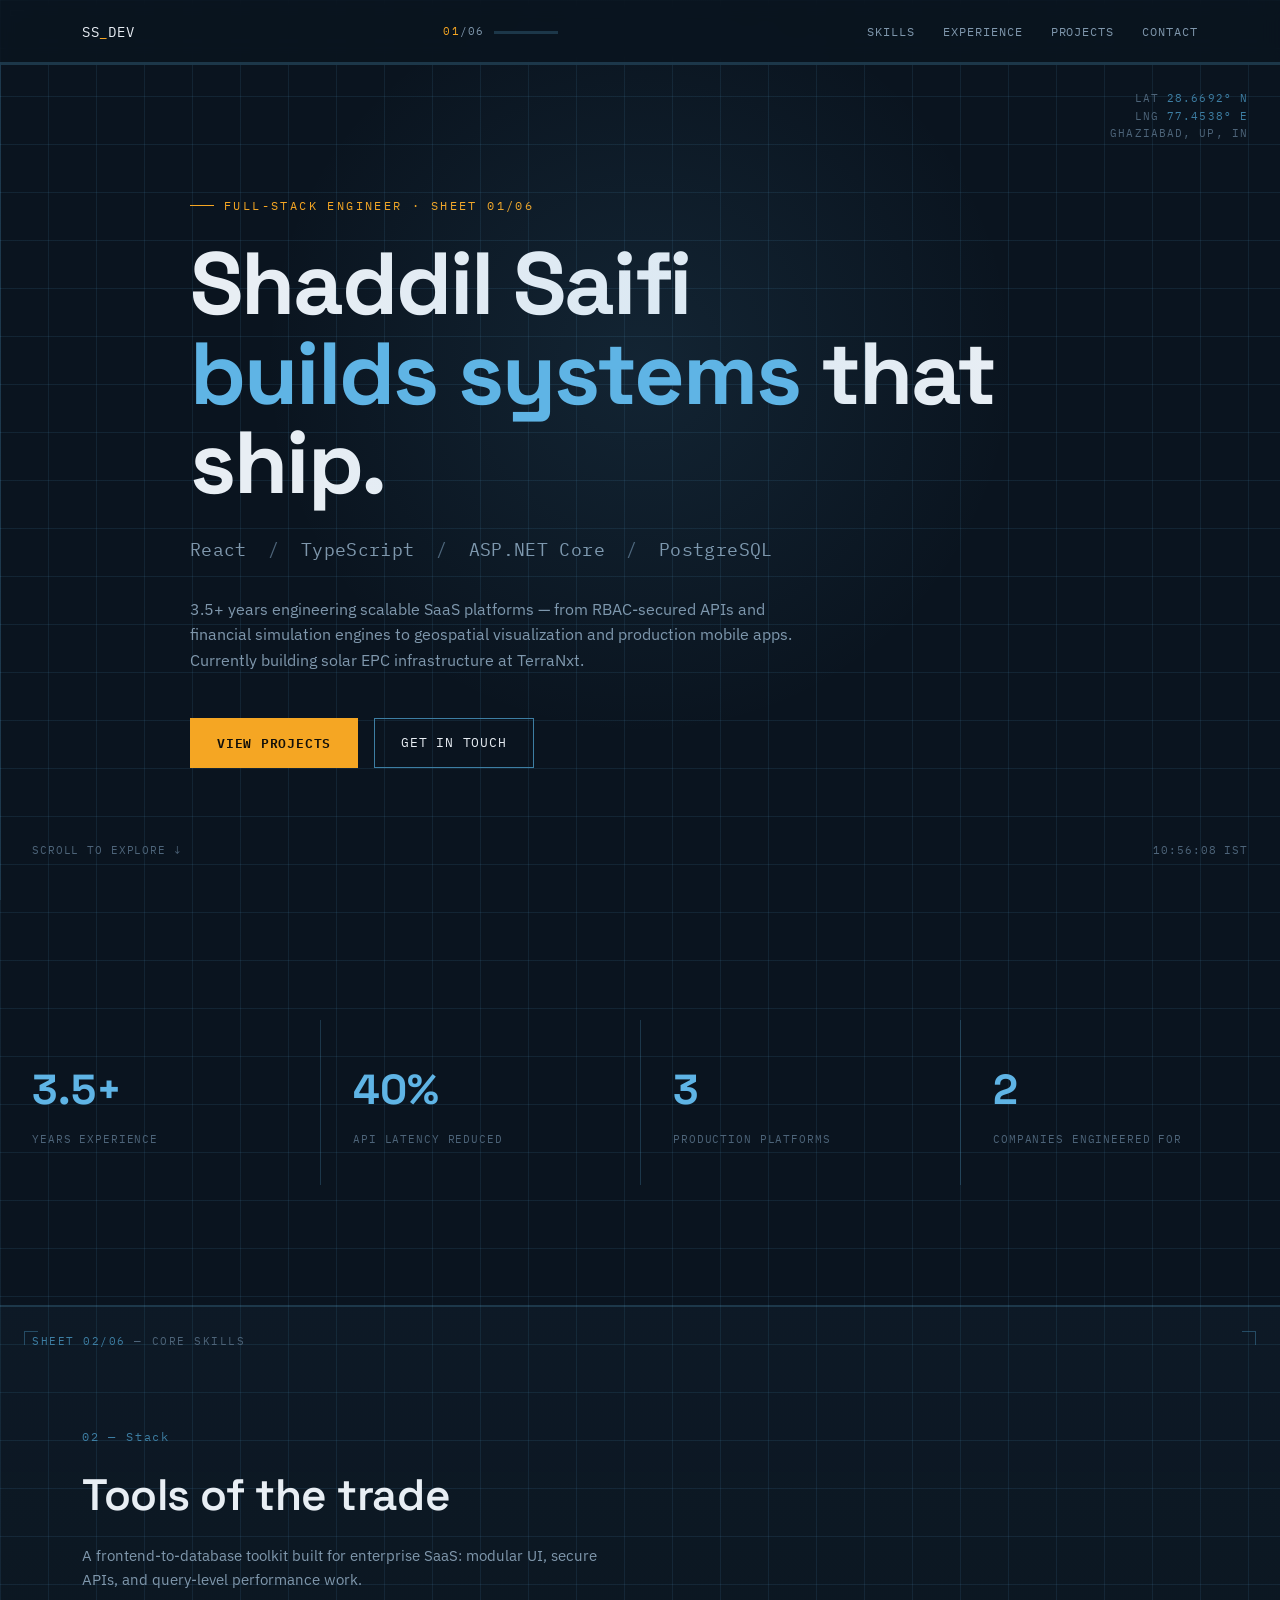
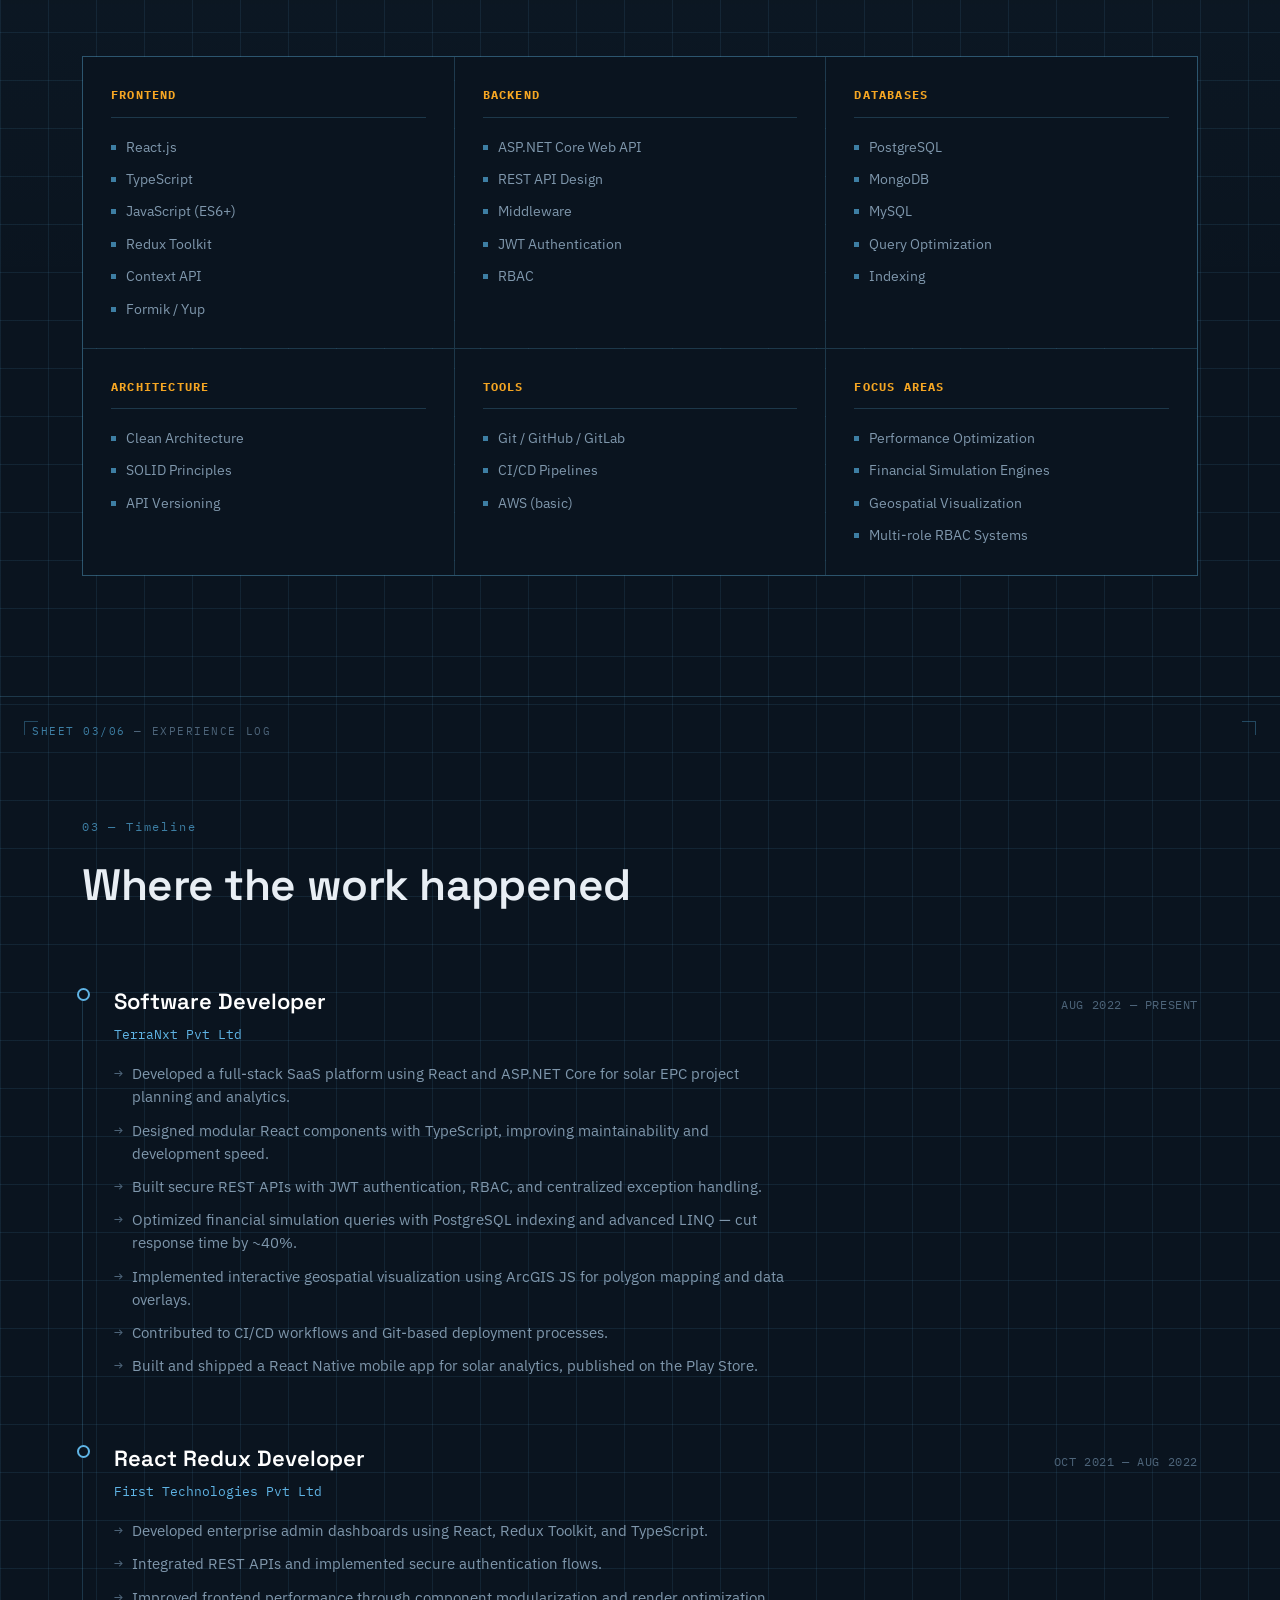
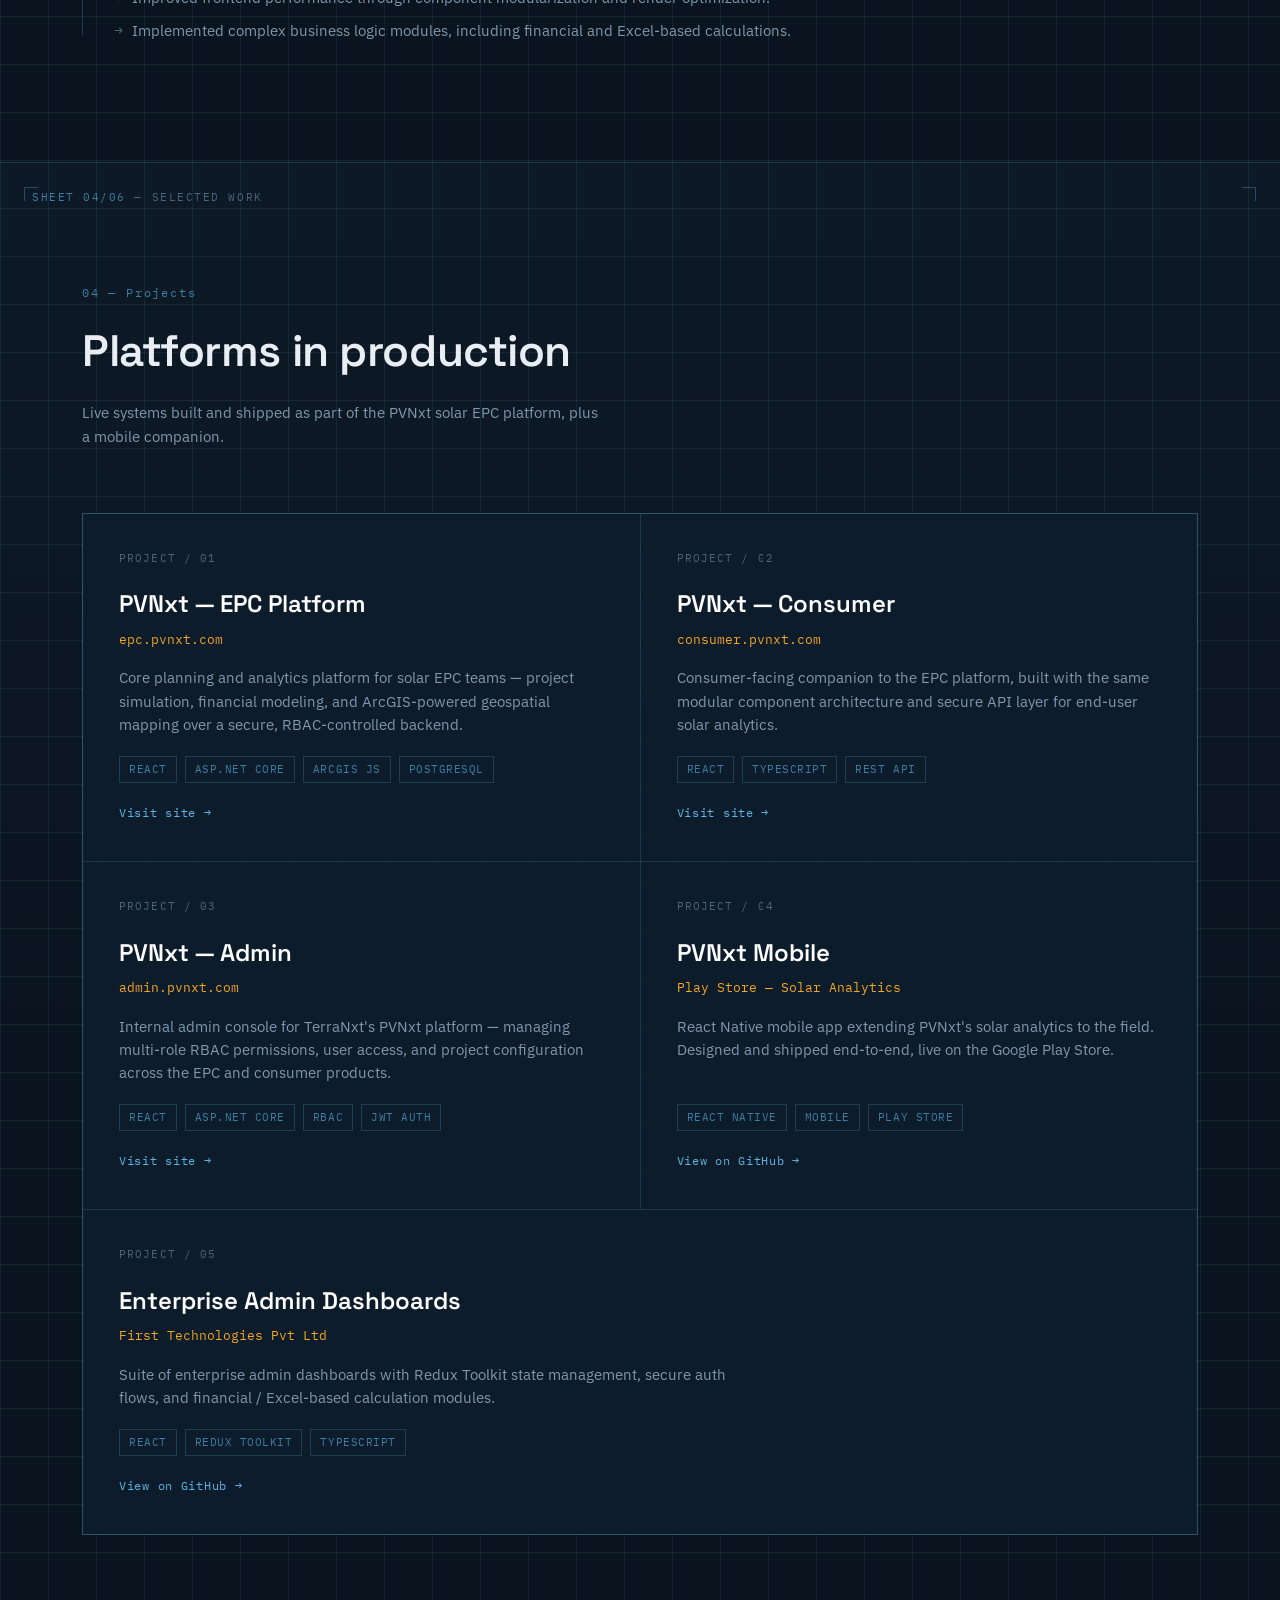
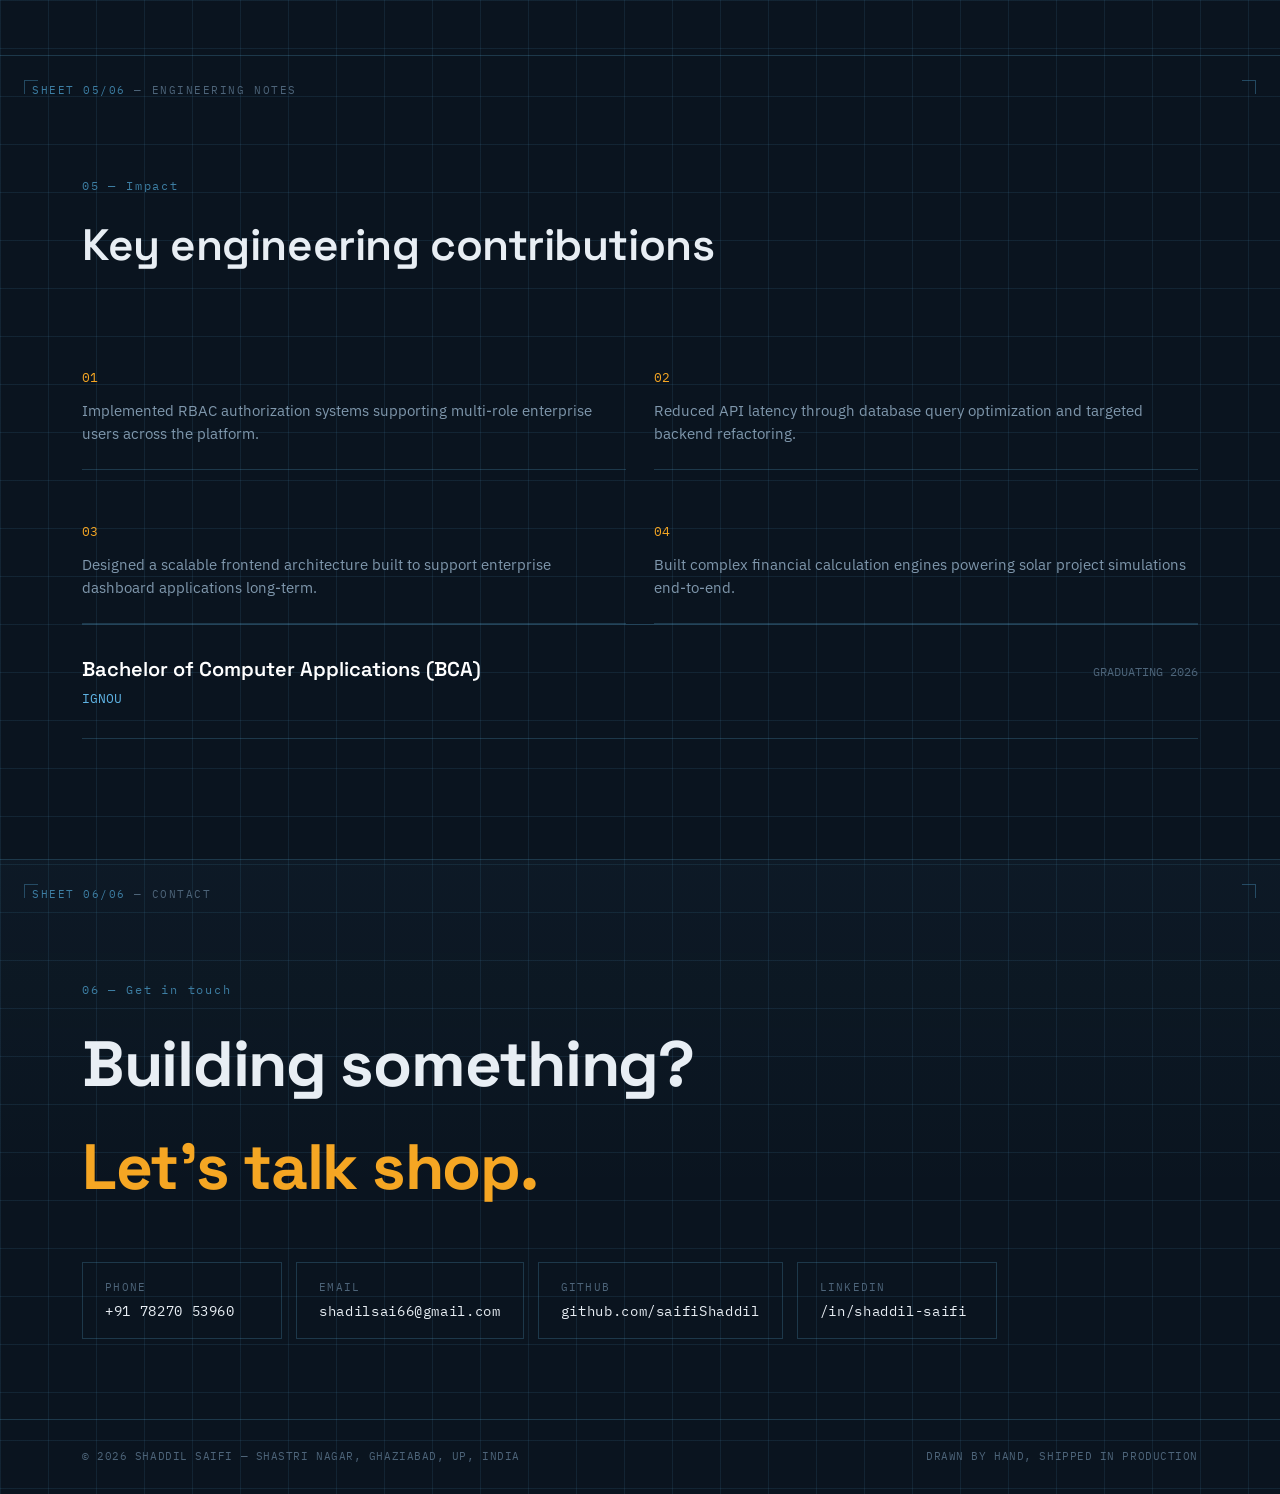
==== commit 22c26985: "upated portfolio" ====
--- a/portfolio/index.html
+++ b/portfolio/index.html
@@ -245,30 +245,31 @@
   /* alternating section depth */
   .sheet:nth-of-type(even){background:linear-gradient(180deg, rgba(95,180,229,0.035), transparent 60%);}
 
-  /* SCROLL RAIL — lives in the side gutter outside the content column,
-     only shown once that gutter is wide enough to not collide with text */
-  .rail{
-    position:fixed;top:50%;transform:translateY(-50%);z-index:90;
-    display:none;align-items:center;gap:14px;
-  }
-  @media(min-width:1320px){
-    .rail{
-      display:flex;
-      left:calc((100vw - 1180px) / 2 - 64px);
-    }
-  }
-  .rail-line{position:relative;width:1px;height:220px;background:var(--grid-line-strong);}
-  .rail-fill{position:absolute;top:0;left:0;width:100%;height:0%;background:var(--cyan);transition:height .1s linear;}
-  .rail-ticks{position:absolute;left:0;top:0;height:100%;width:1px;display:flex;flex-direction:column;justify-content:space-between;}
-  .tick{
-    position:relative;left:-9px;background:none;border:none;cursor:pointer;
-    font-family:var(--mono);font-size:10px;color:var(--text-faint);letter-spacing:.05em;
-    padding:6px;transition:color .25s;
-  }
-  .tick::before{content:'';position:absolute;left:9px;top:50%;width:6px;height:1px;background:var(--text-faint);transform:translateY(-50%);transition:background .25s,width .25s;}
-  .tick.active{color:var(--amber);}
-  .tick.active::before{background:var(--amber);width:12px;}
-  .tick:hover{color:var(--cyan);}
+  /* NAV PROGRESS — lives inside the nav bar itself, so it can never
+     collide with page content. Thin fill bar on the nav's bottom edge
+     plus a compact sheet counter readout. */
+  .nav-progress-track{
+    position:absolute;left:0;bottom:0;height:2px;width:100%;
+    background:var(--grid-line-strong);
+  }
+  .nav-progress-fill{
+    height:100%;width:0%;
+    background:linear-gradient(90deg,var(--cyan),var(--amber));
+    transition:width .08s linear;
+  }
+  .sheet-counter{
+    font-family:var(--mono);font-size:11px;letter-spacing:.1em;color:var(--text-dim);
+    display:flex;align-items:center;gap:10px;
+  }
+  .sheet-counter .cur{color:var(--amber);}
+  .sheet-counter .bar{
+    width:64px;height:3px;background:var(--grid-line-strong);position:relative;overflow:hidden;
+  }
+  .sheet-counter .bar::after{
+    content:'';position:absolute;left:0;top:0;height:100%;width:var(--sc-pct,0%);
+    background:var(--cyan);transition:width .12s linear;
+  }
+  @media(max-width:480px){.sheet-counter .bar{display:none;}}
 
   /* CURSOR CROSSHAIR */
   .cx-v,.cx-h{position:fixed;pointer-events:none;background:rgba(95,180,229,0.14);z-index:80;}
@@ -371,6 +372,10 @@
 <nav>
   <div class="wrap">
     <a href="#top" class="brand">SS<em>_</em>DEV</a>
+    <div class="sheet-counter" id="sheetCounter" aria-hidden="true">
+      <span><span class="cur" id="scCur">00</span>/06</span>
+      <span class="bar" id="scBar"></span>
+    </div>
     <div class="navlinks">
       <a href="#skills">Skills</a>
       <a href="#experience">Experience</a>
@@ -378,20 +383,8 @@
       <a href="#contact">Contact</a>
     </div>
   </div>
+  <div class="nav-progress-track"><div class="nav-progress-fill" id="navProgressFill"></div></div>
 </nav>
-
-<div class="rail" aria-hidden="true">
-  <div class="rail-line"><div class="rail-fill" id="railFill"></div>
-    <div class="rail-ticks">
-      <button class="tick active" data-target="#top">00</button>
-      <button class="tick" data-target="#skills">02</button>
-      <button class="tick" data-target="#experience">03</button>
-      <button class="tick" data-target="#projects">04</button>
-      <button class="tick" data-target="#contributions">05</button>
-      <button class="tick" data-target="#contact">06</button>
-    </div>
-  </div>
-</div>
 
 <div class="cx-v" id="cxV"></div>
 <div class="cx-h" id="cxH"></div>
@@ -779,34 +772,30 @@
     });
   }
 
-  // rail scroll progress + active tick
-  const railFill = document.getElementById('railFill');
-  const ticks = document.querySelectorAll('.tick');
+  // nav progress bar + sheet counter + active nav link
+  const navProgressFill = document.getElementById('navProgressFill');
+  const scCur = document.getElementById('scCur');
+  const scBar = document.getElementById('scBar');
   const navA = document.querySelectorAll('.navlinks a');
-  const railTargets = Array.from(ticks).map(t => document.querySelector(t.dataset.target)).filter(Boolean);
-
-  function updateRail(){
+  const sectionOrder = ['#top','#skills','#experience','#projects','#contributions','#contact'];
+  const sectionEls = sectionOrder.map(id => document.querySelector(id)).filter(Boolean);
+
+  function updateNavProgress(){
     const scrollTop = window.scrollY;
     const docHeight = document.body.scrollHeight - window.innerHeight;
     const pct = docHeight > 0 ? Math.min(100, (scrollTop / docHeight) * 100) : 0;
-    railFill.style.height = pct + '%';
+    navProgressFill.style.width = pct + '%';
+    scBar.style.setProperty('--sc-pct', pct + '%');
 
     let activeIdx = 0;
-    railTargets.forEach((sec, i) => {
+    sectionEls.forEach((sec, i) => {
       if (sec.getBoundingClientRect().top - window.innerHeight/2 < 0) activeIdx = i;
     });
-    ticks.forEach((t,i) => t.classList.toggle('active', i === activeIdx));
-    navA.forEach(a => {
-      const match = a.getAttribute('href') === ticks[activeIdx]?.dataset.target;
-      a.classList.toggle('active', !!match);
-    });
-  }
-  window.addEventListener('scroll', updateRail, { passive:true });
-  updateRail();
-
-  ticks.forEach(t => t.addEventListener('click', () => {
-    document.querySelector(t.dataset.target)?.scrollIntoView({ behavior: reduceMotion ? 'auto' : 'smooth' });
-  }));
+    scCur.textContent = String(activeIdx + 1).padStart(2,'0');
+    navA.forEach(a => a.classList.toggle('active', a.getAttribute('href') === sectionOrder[activeIdx]));
+  }
+  window.addEventListener('scroll', updateNavProgress, { passive:true });
+  updateNavProgress();
 
   // animated stat counters
   const counters = document.querySelectorAll('.num[data-count]');
